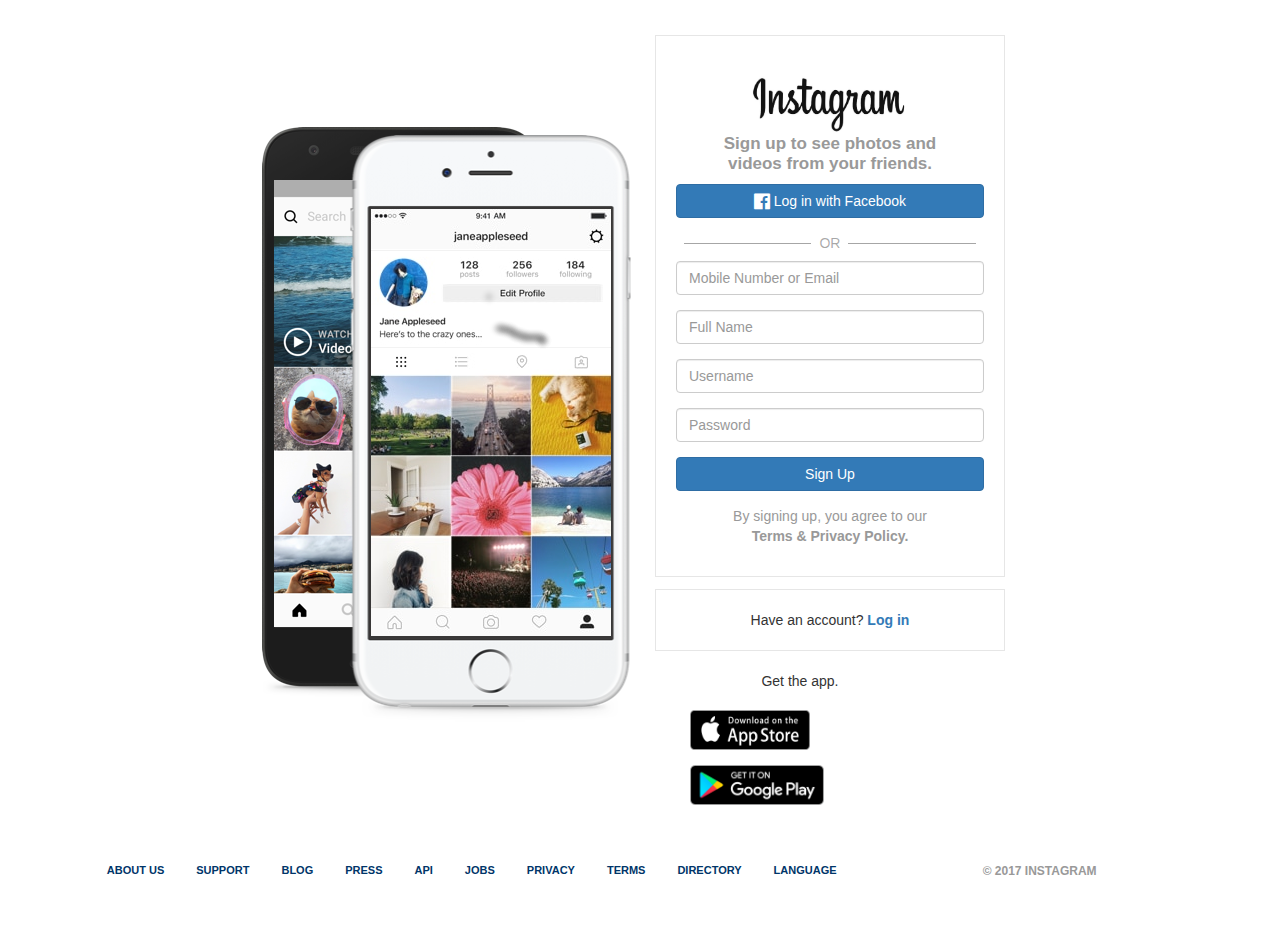
==== index.html @ 62554a6a "first commit" ====
<!DOCTYPE html>
<html>
<head>
  <title>Instagram</title>
  <meta name="viewport" content="width=device-width, initial-scale=1">
    <link href="http://netdna.bootstrapcdn.com/bootstrap/3.2.0/css/bootstrap.min.css" rel="stylesheet">
    <style type="text/css"></style>
    <script src="http://code.jquery.com/jquery-1.11.1.min.js"></script>
    <script src="http://netdna.bootstrapcdn.com/bootstrap/3.2.0/js/bootstrap.min.js"></script>
    <script src="https://ajax.googleapis.com/ajax/libs/jquery/1.12.4/jquery.min.js"></script>
    <script src="js/bootstrap.min.js"></script>
    <link rel="stylesheet" type="text/css" href="styles.css">
    <link href="https://maxcdn.bootstrapcdn.com/font-awesome/4.7.0/css/font-awesome.min.css" rel="stylesheet">
</head>

  <body>
     <div class="container">
         <div class="row">


               <div class="col-md-8">
                    <div class="img2">
                     <img src="images/app.png" alt="Instagram">
                    </div>
               </div>

              
              <div class="col-md-4">  
                    <div id="box" class="border">
                    <img src="images/ins.png" alt="Instagram" style="width:160px;height:60px;"> 
                  
                    <div class="font"> 
                     <p><b>Sign up to see photos and videos from your friends.</b></p>
                    </div>  

                       
                            <div class="form-group">
                              <a class="btn btn-primary btn-block" href="#"><i class="fa fa-facebook-official fa-lg"></i> Log in with Facebook</a>
                             
                            </div>
                          

                              <div class="hr-sect">OR</div>

                              <div class="form-group">
                                 <label class="sr-only" for="exampleInputEmail2">Email address</label>
                                 <input type="email" class="form-control" id="exampleInputEmail2" placeholder="Mobile Number or Email" required>
                              </div>

                              <div class="form-group">
                                 <label class="sr-only" for="exampleInputPassword2">Password</label>
                                 <input type="text" class="form-control" id="exampleInputPassword2" placeholder="Full Name" required>
                              </div>

                              <div class="form-group">
                                 <label class="sr-only" for="exampleInputPassword2">Password</label>
                                 <input type="text" class="form-control" id="exampleInputPassword2" placeholder="Username" required>
                              </div>

                              <div class="form-group">
                                 <label class="sr-only" for="exampleInputPassword2">Password</label>
                                 <input type="password" class="form-control" id="exampleInputPassword2" placeholder="Password" required>
                              </div>

                              <div class="form-group">
                                 <button type="submit" class="btn btn-primary btn-block">Sign Up</button>
                              </div>

                              <div class="checkbox">
                                <p>By signing up, you agree to our <b>Terms & Privacy Policy.</b></p>
                              </div>     
                          </div>
                               <div id="box1" class="border">
                                Have an account? <a href="#"><b>Log in</b></a>
                              </div>

                             <div><p style="text-align: center;">Get the app.</p></div>

                            <div class="apps">
                              <img class="app" src="images/apps.png" alt="Apps Store">
                              <img class="go" src="images/google.png" alt="Google">
                            </div>
                       </div>

                       <div class="col-md-12">
                           <ul class="nav nav-pills pull-right">
                            <li role="presentation" ><a href="#">ABOUT US</a></li>
                            <li role="presentation"><a href="#">SUPPORT</a></li>
                            <li role="presentation"><a href="#">BLOG</a></li>
                            <li role="presentation" ><a href="#">PRESS</a></li>
                            <li role="presentation"><a href="#">API</a></li>
                            <li role="presentation"><a href="#">JOBS</a></li>
                            <li role="presentation" ><a href="#">PRIVACY</a></li>
                            <li role="presentation"><a href="#">TERMS</a></li>
                            <li role="presentation"><a href="#">DIRECTORY</a></li>
                            <li role="presentation"><a href="#">LANGUAGE</a></li>
                            <p>&copy; 2017 INSTAGRAM </p>
                          </ul>

                      </div>                         
              
              </div>
          </div>
   </div>  
      
    
  </body>
</html>
---- styles.css ----
.container {
    float: left;
    width: 75%;

}
.img2 {
    width:454px;
    height:618px;
    float: right;
    margin-top: 18%;
    padding-left: 8%;

}

.col-md-4 img {
    margin-top: 6%;
}

.border {
    margin: 0 0 20px;
    padding: 20px;
    width: 350px;
    text-align: center;
     margin-top: 12%;
}

#box {
      border: 1px solid #e6e6e6;
}

#box1 {
    border: 1px solid #e6e6e6; 
      margin-top: -3%;
}
.font {
    font-size: 17px;
    line-height: 20px;
    margin: 0 40px 10px;
    text-align: center;
        color: #999;
    font-weight: 600;
    }

.btn-fb{
    color: #fff;
    background-color:#428bca;
    width: 100%;
}

.form-group {
    color: red;
}
.hr-sect {
    display: flex;
    flex-basis: 100%;
    align-items: center;
    color: rgba(0, 0, 0, 0.35);
    margin: 8px 0px;
}
.hr-sect::before,
.hr-sect::after {
    content: "";
    flex-grow: 1;
    background: rgba(0, 0, 0, 0.35);
    height: 1px;
    font-size: 0px;
    line-height: 0px;
    margin: 0px 8px;
}

.checkbox {
    font-size: 14px;
    line-height: 20px;
    margin: 0 40px 10px;
    text-align: center;
        color: #999;
   /* font-weight: 600;*/

}

.apps {
    margin-top: -2%;
    padding-left: 12%;
}
.app {
    width: 120px;
    height: 40px;
}

.go {
    width: 134.28px;
    height: 40px;
}

/*.nav-pills {
    float: right;
    padding: 0;
    width: 625.89px;
    height: 25px;
    margin-right: 16px;
}*/

.col-md-12  {
    margin-top: 5%;
    font-weight: bold;
    font-size: 11px;
    margin-left: 8%; 
    /*padding-left: 5em;*/
   /* white-space:pre;*/
   display: -webkit-flex; 
  word-spacing: -10%;
   margin-bottom: 5%;

}

.col-md-12 .nav a{
    color: #003569;
}

.col-md-12 p {
    float: right;
    margin-top: 10px;
    font-size: 12px;
    /*font-weight: bold;*/
   /*  word-spacing: 20%;*/
     margin-right: -15%;
      color: #999;

}
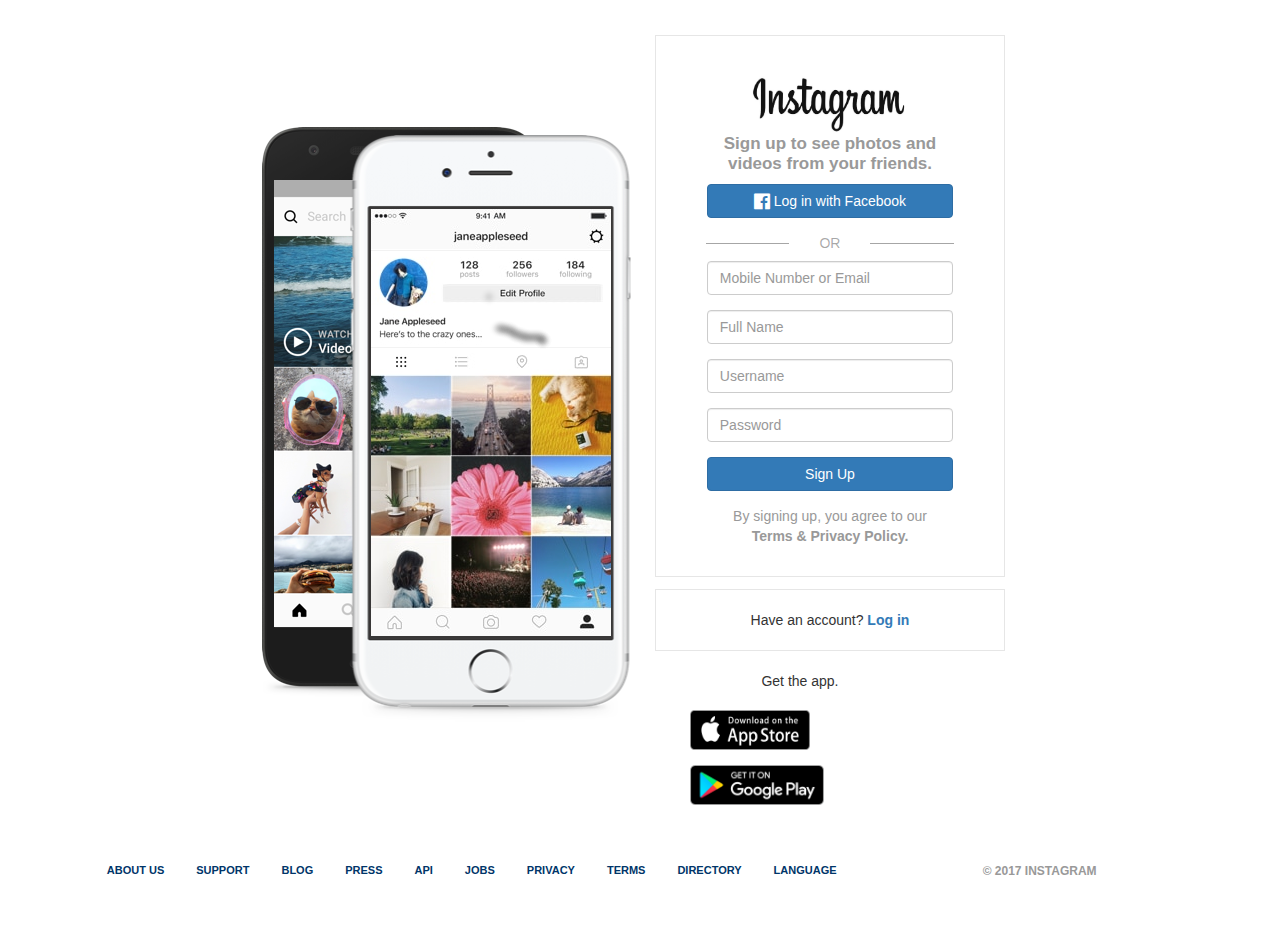
==== commit 5d2e556f: "This is for adejestment" ====
--- a/index.html
+++ b/index.html
@@ -7,7 +7,7 @@
     <style type="text/css"></style>
     <script src="http://code.jquery.com/jquery-1.11.1.min.js"></script>
     <script src="http://netdna.bootstrapcdn.com/bootstrap/3.2.0/js/bootstrap.min.js"></script>
-    <script src="https://ajax.googleapis.com/ajax/libs/jquery/1.12.4/jquery.min.js"></script>
+    <script src="http://ajax.googleapis.com/ajax/libs/jquery/1.12.4/jquery.min.js"></script>
     <script src="js/bootstrap.min.js"></script>
     <link rel="stylesheet" type="text/css" href="styles.css">
     <link href="https://maxcdn.bootstrapcdn.com/font-awesome/4.7.0/css/font-awesome.min.css" rel="stylesheet">
@@ -18,14 +18,14 @@
          <div class="row">
 
 
-               <div class="col-md-8">
+               <div class="col-md-8 col-xs-12">
                     <div class="img2">
                      <img src="images/app.png" alt="Instagram">
                     </div>
                </div>
 
               
-              <div class="col-md-4">  
+              <div class="col-md-4 col-xs-12">  
                     <div id="box" class="border">
                     <img src="images/ins.png" alt="Instagram" style="width:160px;height:60px;"> 
                   
@@ -33,7 +33,7 @@
                      <p><b>Sign up to see photos and videos from your friends.</b></p>
                     </div>  
 
-                       
+                          <form>
                             <div class="form-group">
                               <a class="btn btn-primary btn-block" href="#"><i class="fa fa-facebook-official fa-lg"></i> Log in with Facebook</a>
                              
@@ -43,23 +43,19 @@
                               <div class="hr-sect">OR</div>
 
                               <div class="form-group">
-                                 <label class="sr-only" for="exampleInputEmail2">Email address</label>
-                                 <input type="email" class="form-control" id="exampleInputEmail2" placeholder="Mobile Number or Email" required>
+                               <input type="email" class="form-control" id="exampleInputEmail1" placeholder="Mobile Number or Email">
                               </div>
 
                               <div class="form-group">
-                                 <label class="sr-only" for="exampleInputPassword2">Password</label>
-                                 <input type="text" class="form-control" id="exampleInputPassword2" placeholder="Full Name" required>
+                                <input type="name" class="form-control" id="exampleInputPassword1" placeholder="Full Name">
                               </div>
 
                               <div class="form-group">
-                                 <label class="sr-only" for="exampleInputPassword2">Password</label>
-                                 <input type="text" class="form-control" id="exampleInputPassword2" placeholder="Username" required>
+                                <input type="name" class="form-control" id="exampleInputPassword1" placeholder="Username">
                               </div>
 
                               <div class="form-group">
-                                 <label class="sr-only" for="exampleInputPassword2">Password</label>
-                                 <input type="password" class="form-control" id="exampleInputPassword2" placeholder="Password" required>
+                                <input type="password" class="form-control" id="exampleInputPassword1" placeholder="Password">
                               </div>
 
                               <div class="form-group">
@@ -68,7 +64,8 @@
 
                               <div class="checkbox">
                                 <p>By signing up, you agree to our <b>Terms & Privacy Policy.</b></p>
-                              </div>     
+                              </div>   
+                            </form>  
                           </div>
                                <div id="box1" class="border">
                                 Have an account? <a href="#"><b>Log in</b></a>
@@ -100,9 +97,7 @@
                       </div>                         
               
               </div>
-          </div>
-   </div>  
-      
+          </div>   
     
   </body>
 </html>
--- a/styles.css
+++ b/styles.css
@@ -9,7 +9,9 @@
     float: right;
     margin-top: 18%;
     padding-left: 8%;
-
+/*
+margin-left: -35px;
+margin-right: -15px;*/
 }
 
 .col-md-4 img {
@@ -44,11 +46,13 @@
 .btn-fb{
     color: #fff;
     background-color:#428bca;
-    width: 100%;
+    width: 120%;
 }
 
 .form-group {
-    color: red;
+
+    width: 90%;
+    padding-left: 10%;
 }
 .hr-sect {
     display: flex;
@@ -60,12 +64,12 @@
 .hr-sect::before,
 .hr-sect::after {
     content: "";
-    flex-grow: 1;
+    flex-grow: 3;
     background: rgba(0, 0, 0, 0.35);
     height: 1px;
     font-size: 0px;
     line-height: 0px;
-    margin: 0px 8px;
+    margin: 0px 30px;
 }
 
 .checkbox {
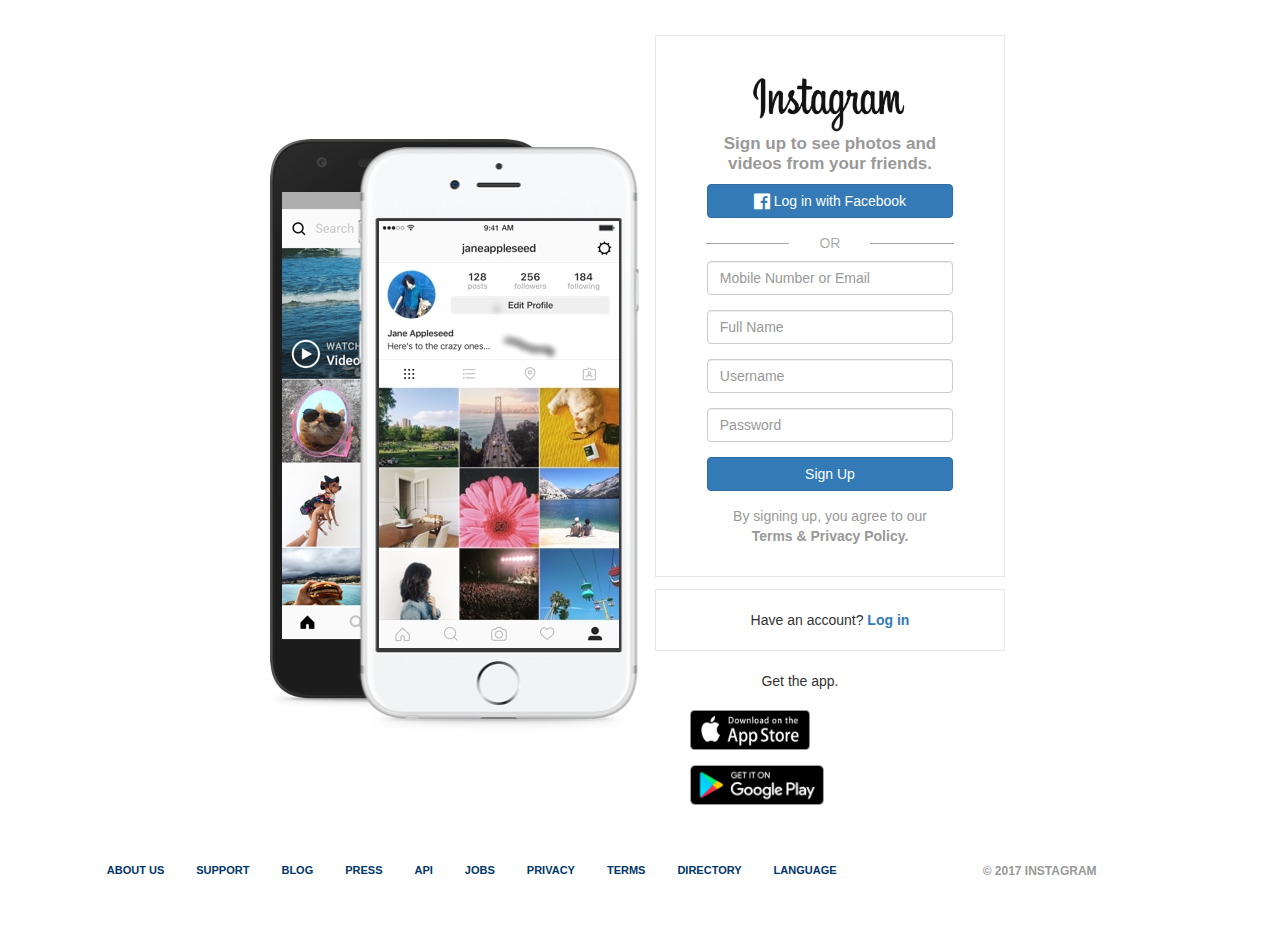
==== commit ee850169: "Image gallery" ====
--- a/index.html
+++ b/index.html
@@ -8,7 +8,7 @@
     <script src="http://code.jquery.com/jquery-1.11.1.min.js"></script>
     <script src="http://netdna.bootstrapcdn.com/bootstrap/3.2.0/js/bootstrap.min.js"></script>
     <script src="http://ajax.googleapis.com/ajax/libs/jquery/1.12.4/jquery.min.js"></script>
-    <script src="js/bootstrap.min.js"></script>
+    <script src="https://maxcdn.bootstrapcdn.com/bootstrap/3.3.7/js/bootstrap.min.js"></script>
     <link rel="stylesheet" type="text/css" href="styles.css">
     <link href="https://maxcdn.bootstrapcdn.com/font-awesome/4.7.0/css/font-awesome.min.css" rel="stylesheet">
 </head>
@@ -16,11 +16,9 @@
   <body>
      <div class="container">
          <div class="row">
-
-
                <div class="col-md-8 col-xs-12">
                     <div class="img2">
-                     <img src="images/app.png" alt="Instagram">
+                     <img src="images/app.png" alt="Instagram" class="center-block">
                     </div>
                </div>
 
--- a/styles.css
+++ b/styles.css
@@ -1,17 +1,25 @@
 .container {
     float: left;
     width: 75%;
-
+    display: block;
+    height: auto;
 }
 .img2 {
-    width:454px;
+    /*width:80%;
     height:618px;
     float: right;
-    margin-top: 18%;
+    margin-top: 20%;
     padding-left: 8%;
+    margin-right: -8%;*/
 /*
 margin-left: -35px;
 margin-right: -15px;*/
+
+max-width: 100%;
+height: auto; 
+display: inline-block;
+margin-top: 20%;
+margin-left: 35%;
 }
 
 .col-md-4 img {
